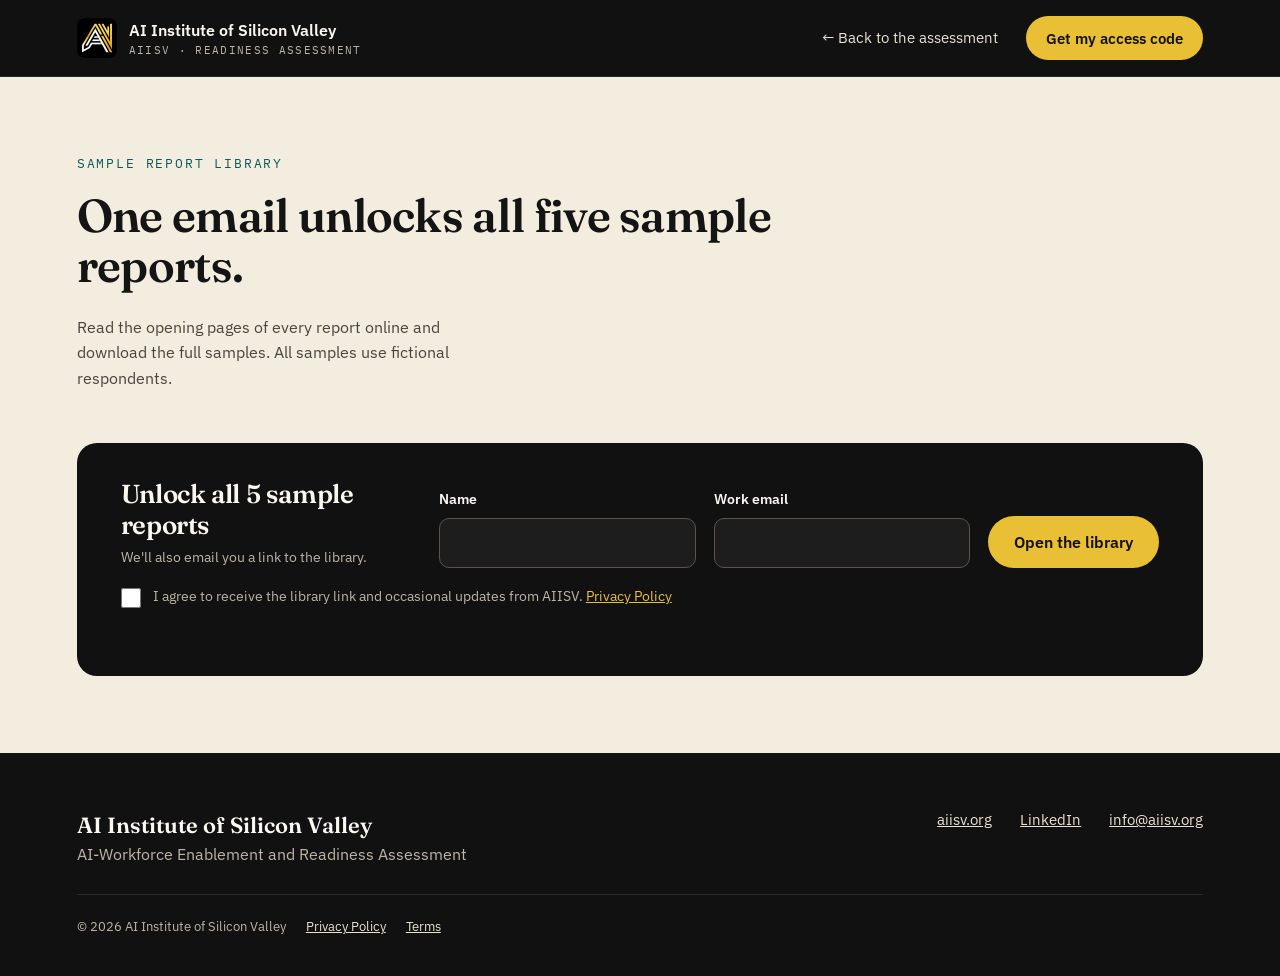
==== samples/index.html @ a1be10a9 "Launch assessment.aiisv.org landing page v1.0 Landing page, Executive Lite code generator, sample re" ====
<!doctype html>
<html lang="en">
<head>
<meta charset="utf-8">
<meta name="viewport" content="width=device-width, initial-scale=1">
<link rel="icon" href="/favicon.png" type="image/png">
<link rel="apple-touch-icon" href="/apple-touch-icon.png">
<meta name="theme-color" content="#111111">
<link rel="preconnect" href="https://fonts.googleapis.com">
<link rel="preconnect" href="https://fonts.gstatic.com" crossorigin>
<link href="https://fonts.googleapis.com/css2?family=Fraunces:opsz,wght@9..144,600;9..144,700&family=IBM+Plex+Sans:wght@400;500;600&family=IBM+Plex+Mono:wght@500;600&display=swap" rel="stylesheet">
<link rel="stylesheet" href="/assets/styles.css">
<title>Sample Report Library | AIISV Readiness Assessment</title>
<meta name="description" content="Preview all five AI-Workforce Enablement and Readiness Assessment reports from the AI Institute of Silicon Valley.">
<meta name="robots" content="noindex">
<meta property="og:title" content="Sample Report Library — AIISV Readiness Assessment">
<meta property="og:image" content="https://assessment.aiisv.org/assets/img/og-image.jpg">
</head>
<body>
<header class="site-header">
  <div class="wrap">
    <a class="brand" href="/"><img src="/assets/img/aiisv-logo.png" alt="" width="40" height="40"><span><b>AI Institute of Silicon Valley</b><small>AIISV · READINESS ASSESSMENT</small></span></a>
    <nav class="nav" aria-label="Main">
      <a href="/">← Back to the assessment</a>
      <a class="btn btn-gold" href="/#code">Get my access code</a>
    </nav>
  </div>
</header>
<main>
<div id="library-locked" class="locked sand">
  <div class="wrap">
    <div class="head"><div class="stack"><p class="eyebrow">Sample report library</p><h2>One email unlocks all five sample reports.</h2></div>
    <p>Read the opening pages of every report online and download the full samples. All samples use fictional respondents.</p></div>
    <div class="gate">
      <form class="gate-form" novalidate>
        <div><h3>Unlock all 5 sample reports</h3><p>We'll also email you a link to the library.</p></div>
        <label class="field">Name<input name="sname" type="text" required autocomplete="name" maxlength="120"></label>
        <label class="field">Work email<input name="semail" type="email" required autocomplete="email" maxlength="160"></label>
        <button class="btn btn-gold" type="submit">Open the library</button>
        <label class="hp" aria-hidden="true">Website<input name="website" type="text" tabindex="-1" autocomplete="off"></label>
        <label class="consent"><input type="checkbox" required><span>I agree to receive the library link and occasional updates from AIISV. <a href="/privacy/">Privacy Policy</a></span></label>
        <div class="ts" id="ts-gate"></div>
      </form>
    </div>
  </div>
</div>

<div id="library" hidden>
<section class="lib-intro">
  <div class="wrap">
    <div class="stack">
      <p class="eyebrow">Sample report library · unlocked</p>
      <h1>Five reports. One framework. Read before you choose.</h1>
      <p class="lead" style="color:#3A362F">Preview the opening pages of each report below. All samples use fictional respondents; the Executive Lite sample is available in full today, with the others to follow.</p>
    </div>
    <nav class="jump" aria-label="Jump to a report"><a href="#executive-lite"><span>Executive Lite</span><span aria-hidden="true">↓</span></a><a href="#senior-leader-self"><span>Senior Leader Self</span><span aria-hidden="true">↓</span></a><a href="#senior-leader-360"><span>Senior Leader 360</span><span aria-hidden="true">↓</span></a><a href="#people-leader-self"><span>People Leader Self</span><span aria-hidden="true">↓</span></a><a href="#people-leader-360"><span>People Leader 360</span><span aria-hidden="true">↓</span></a></nav>
  </div>
</section>
<section class="report" id="executive-lite">
  <div class="wrap">
    <div class="stack">
      <p class="eyebrow">SENIOR LEADER · LITE</p>
      <h2 style="font-size:clamp(30px,3vw,38px)">Executive Lite</h2>
      <p style="font-size:16px;line-height:1.6;color:#3A362F">The free beta report. A focused read on AI leadership, change readiness and AI fluency, with pattern insight and suggested next steps.</p>
      <div class="chips"><span>~5 min survey</span><span>Individual senior leaders</span></div>
      <div class="stack" style="gap:12px;margin-top:8px;align-items:flex-start"><a class="btn btn-dark" href="/assets/samples/AIISV_Executive_Lite_Sample_Report.pdf" download><svg width="18" height="18" viewBox="0 0 24 24" fill="none" stroke="currentColor" stroke-width="2.2" stroke-linecap="round" stroke-linejoin="round" aria-hidden="true"><path d="M12 4v11M7 10l5 5 5-5M5 20h14"/></svg>Download full sample (PDF)</a><a href="/#code" style="font-weight:600">Take Executive Lite free →</a></div>
    </div>
    <div class="pages">
      <img class="cover" src="/assets/img/executive-lite-cover.jpg" alt="Cover of the Executive Lite sample report" loading="lazy" width="620" height="802">
      <img class="inner" src="/assets/img/executive-lite-profile.jpg" alt="Overall Readiness Profile page from the Executive Lite sample report" loading="lazy" width="900" height="648">
    </div>
  </div>
</section>
<section class="report" id="senior-leader-self">
  <div class="wrap">
    <div class="stack">
      <p class="eyebrow">SENIOR LEADER · SELF</p>
      <h2 style="font-size:clamp(30px,3vw,38px)">Senior Leader Self</h2>
      <p style="font-size:16px;line-height:1.6;color:#3A362F">The full 26-parameter self-assessment across all five modules, with priority development themes and a deeper AI fluency review.</p>
      <div class="chips"><span>~30 min survey</span><span>Senior executives</span></div>
      <div class="stack" style="gap:12px;margin-top:8px;align-items:flex-start"><span class="soon">Full sample coming soon</span><a href="mailto:info@aiisv.org?subject=Senior%20Leader%20Self%20assessment" style="font-weight:600">Talk to us about the full assessment →</a></div>
    </div>
    <div class="pages">
      <img class="cover" src="/assets/img/senior-leader-self-cover.jpg" alt="Cover of the Senior Leader Self sample report" loading="lazy" width="620" height="802">
      <img class="inner" src="/assets/img/senior-leader-self-profile.jpg" alt="Overall Readiness Profile page from the Senior Leader Self sample report" loading="lazy" width="900" height="648">
    </div>
  </div>
</section>
<section class="report" id="senior-leader-360">
  <div class="wrap">
    <div class="stack">
      <p class="eyebrow">SENIOR LEADER · 360</p>
      <h2 style="font-size:clamp(30px,3vw,38px)">Senior Leader 360</h2>
      <p style="font-size:16px;line-height:1.6;color:#3A362F">Your self-view side by side with ratings from peers, direct reports and managers — showing where perceptions align and where they diverge.</p>
      <div class="chips"><span>~30 min survey</span><span>Senior executives + raters</span></div>
      <div class="stack" style="gap:12px;margin-top:8px;align-items:flex-start"><span class="soon">Full sample coming soon</span><a href="mailto:info@aiisv.org?subject=Senior%20Leader%20360" style="font-weight:600">Set up a 360 →</a></div>
    </div>
    <div class="pages">
      <img class="cover" src="/assets/img/senior-leader-360-cover.jpg" alt="Cover of the Senior Leader 360 sample report" loading="lazy" width="620" height="802">
      <img class="inner" src="/assets/img/senior-leader-360-profile.jpg" alt="Overall Readiness Profile page from the Senior Leader 360 sample report" loading="lazy" width="900" height="648">
    </div>
  </div>
</section>
<section class="report" id="people-leader-self">
  <div class="wrap">
    <div class="stack">
      <p class="eyebrow">PEOPLE LEADER · SELF</p>
      <h2 style="font-size:clamp(30px,3vw,38px)">People Leader Self</h2>
      <p style="font-size:16px;line-height:1.6;color:#3A362F">For the managers who turn AI strategy into day-to-day work: how ready they are to lead their teams through the change.</p>
      <div class="chips"><span>~30 min survey</span><span>People leaders &amp; execution managers</span></div>
      <div class="stack" style="gap:12px;margin-top:8px;align-items:flex-start"><span class="soon">Full sample coming soon</span><a href="mailto:info@aiisv.org?subject=People%20Leader%20assessment" style="font-weight:600">Assess your managers →</a></div>
    </div>
    <div class="pages">
      <img class="cover" src="/assets/img/people-leader-self-cover.jpg" alt="Cover of the People Leader Self sample report" loading="lazy" width="620" height="802">
      <img class="inner" src="/assets/img/people-leader-self-profile.jpg" alt="Overall Readiness Profile page from the People Leader Self sample report" loading="lazy" width="900" height="648">
    </div>
  </div>
</section>
<section class="report" id="people-leader-360">
  <div class="wrap">
    <div class="stack">
      <p class="eyebrow">PEOPLE LEADER · 360</p>
      <h2 style="font-size:clamp(30px,3vw,38px)">People Leader 360</h2>
      <p style="font-size:16px;line-height:1.6;color:#3A362F">Execution managers’ self-view alongside their team’s perspective — the clearest signal of whether AI change is landing on the ground.</p>
      <div class="chips"><span>~30 min survey</span><span>People leaders + their teams</span></div>
      <div class="stack" style="gap:12px;margin-top:8px;align-items:flex-start"><span class="soon">Full sample coming soon</span><a href="mailto:info@aiisv.org?subject=People%20Leader%20360" style="font-weight:600">Set up a 360 →</a></div>
    </div>
    <div class="pages">
      <img class="cover" src="/assets/img/people-leader-360-cover.jpg" alt="Cover of the People Leader 360 sample report" loading="lazy" width="620" height="802">
      <img class="inner" src="/assets/img/people-leader-360-profile.jpg" alt="Overall Readiness Profile page from the People Leader 360 sample report" loading="lazy" width="900" height="648">
    </div>
  </div>
</section>
<section class="dark">
  <div class="wrap" style="display:flex;flex-wrap:wrap;justify-content:space-between;align-items:center;gap:28px">
    <div class="stack" style="gap:10px"><h2>Ready for your own report?</h2><p class="lead">Executive Lite is free during beta and takes about 5 minutes.</p></div>
    <a class="btn btn-gold btn-lg" href="/#code">Get my free access code</a>
  </div>
</section>
</div>
</main>
<footer class="site-footer">
  <div class="wrap">
    <div class="top">
      <div><strong>AI Institute of Silicon Valley</strong><span>AI-Workforce Enablement and Readiness Assessment</span></div>
      <nav aria-label="Footer"><a href="https://aiisv.org">aiisv.org</a><a href="https://www.linkedin.com/company/aiisv/">LinkedIn</a><a href="mailto:info@aiisv.org">info@aiisv.org</a></nav>
    </div>
    <div class="bottom"><span>© 2026 AI Institute of Silicon Valley</span><a href="/privacy/">Privacy Policy</a><a href="/terms/">Terms</a></div>
  </div>
</footer>
<script src="/assets/config.js"></script>
<script src="/assets/app.js" defer></script>
</body>
</html>
---- assets/styles.css ----
/* assessment.aiisv.org — styles v1.0 */
:root{
  --ink:#141414; --black:#111111; --ivory:#FBF8F1; --sand:#F3EDDF; --cream:#F1E8D2; --line:#E4DCC8;
  --gold:#E9BF35; --teal:#0B5A5A; --teal-2:#1C8C86; --teal-dark:#063F3F;
  --muted:#4A4538; --muted-2:#6B6457; --on-dark:#D9D2C3; --on-dark-2:#BDB6A6;
  --serif:'Fraunces',Georgia,serif; --sans:'IBM Plex Sans',system-ui,-apple-system,sans-serif; --mono:'IBM Plex Mono',ui-monospace,monospace;
  --gutter:clamp(16px,6vw,96px);
}
*{box-sizing:border-box}
html{scroll-behavior:smooth}
body{margin:0;font-family:var(--sans);color:var(--ink);background:var(--ivory);line-height:1.5;-webkit-font-smoothing:antialiased}
img{max-width:100%;height:auto;display:block}
a{color:var(--teal)} a:hover{color:var(--teal-dark)}
:focus-visible{outline:3px solid var(--gold);outline-offset:2px}
.wrap{padding-inline:var(--gutter);max-width:1440px;margin-inline:auto}
.eyebrow{font-family:var(--mono);font-size:13px;letter-spacing:.14em;text-transform:uppercase;color:var(--teal);margin:0}
.dark .eyebrow{color:var(--gold)}
h1,h2,h3{font-family:var(--serif);font-weight:600;letter-spacing:-.015em;margin:0}
h1{font-size:clamp(40px,5.4vw,68px);line-height:1.03}
h2{font-size:clamp(32px,3.6vw,48px);line-height:1.08}
h3{font-size:clamp(22px,2vw,26px);line-height:1.2}
p{margin:0}
.lead{font-size:clamp(17px,1.5vw,20px);line-height:1.6}
.dark{background:var(--black);color:var(--ivory)}
.dark .lead,.dark p{color:var(--on-dark)}
.sand{background:var(--sand)}
.teal{background:var(--teal);color:var(--ivory)}
section{padding-block:clamp(64px,8vw,112px)}

/* buttons */
.btn{display:inline-flex;align-items:center;justify-content:center;gap:10px;min-height:52px;padding:0 26px;border-radius:999px;font:600 16px/1 var(--sans);text-decoration:none;border:0;cursor:pointer;transition:transform .08s ease,filter .15s}
.btn:hover{filter:brightness(.95)} .btn:active{transform:translateY(1px)}
.btn-gold{background:var(--gold);color:var(--black)} .btn-gold:hover{color:var(--black)}
.btn-dark{background:var(--black);color:var(--ivory)} .btn-dark:hover{color:var(--ivory)}
.btn-ghost{background:transparent;color:var(--ivory);border:1px solid #5A554B}
.btn-ghost:hover{color:var(--ivory);border-color:#8A8170}
.btn[disabled]{opacity:.6;cursor:progress}
.btn-lg{min-height:58px;font-size:17px;padding:0 32px}

/* header */
.site-header{background:var(--black);color:var(--ivory);border-bottom:1px solid #2A2A2A;position:sticky;top:0;z-index:20}
.site-header .wrap{display:flex;align-items:center;justify-content:space-between;gap:24px;min-height:76px}
.brand{display:flex;align-items:center;gap:12px;color:var(--ivory);text-decoration:none}
.brand img{width:40px;height:40px;border-radius:8px}
.brand b{display:block;font-size:16px;font-weight:600;color:var(--ivory)}
.brand small{display:block;font-family:var(--mono);font-size:11px;letter-spacing:.12em;color:var(--on-dark-2)}
.nav{display:flex;align-items:center;gap:28px;font-size:15px}
.nav a:not(.btn){color:#E8E2D4;text-decoration:none} .nav a:not(.btn):hover{color:#fff}
.nav .btn{min-height:44px;padding:0 20px;font-size:15px}
@media (max-width:900px){.nav a:not(.btn){display:none}.brand small{display:none}}
@media (max-width:420px){.brand b{font-size:14px}.nav .btn{padding:0 14px;font-size:14px}}

/* hero */
.hero .wrap{display:grid;grid-template-columns:repeat(2,minmax(0,1fr));gap:clamp(40px,5vw,72px);align-items:center}
.hero-copy{display:flex;flex-direction:column;gap:26px}
.pill{display:inline-flex;align-self:flex-start;align-items:center;gap:10px;padding:8px 14px;border:1px solid var(--gold);border-radius:999px;font-family:var(--mono);font-size:12px;letter-spacing:.12em;color:var(--gold)}
.pill::before{content:"";width:8px;height:8px;border-radius:50%;background:var(--gold)}
.cta-row{display:flex;flex-wrap:wrap;gap:14px}
.facts{display:flex;flex-wrap:wrap;gap:8px 26px;font-size:14px;color:var(--on-dark-2)}
.hero-figure{background:var(--ivory);border-radius:18px;padding:14px;box-shadow:0 30px 80px rgba(0,0,0,.45)}
.hero-figure img{border-radius:8px;width:100%}
.hero-figure figcaption{display:flex;justify-content:space-between;align-items:center;gap:12px;padding:12px 6px 2px;font-size:13px;color:var(--muted-2)}
.tag{display:inline-block;padding:5px 10px;border-radius:6px;background:var(--cream);color:#5C4A12;font-size:12px;font-weight:600}
@media (max-width:900px){.hero .wrap{grid-template-columns:1fr}}

/* strip */
.strip{background:var(--gold);color:var(--black);padding-block:30px}
.strip .wrap{display:flex;align-items:center;justify-content:space-between;gap:24px 48px;flex-wrap:wrap}
.strip strong{font-family:var(--serif);font-size:22px;font-weight:600}
.strip ul{list-style:none;margin:0;padding:0;display:grid;grid-template-columns:repeat(2,auto);gap:8px 48px;font-size:15px;font-weight:500}
@media (max-width:700px){.strip ul{grid-template-columns:1fr}}

/* two-col text */
.split .wrap{display:grid;grid-template-columns:repeat(2,minmax(0,1fr));gap:clamp(32px,6vw,96px)}
.split .body{display:flex;flex-direction:column;gap:20px;font-size:18px;line-height:1.65;color:#3A362F;padding-top:34px}
.stack{display:flex;flex-direction:column;gap:18px}
@media (max-width:900px){.split .wrap{grid-template-columns:1fr}.split .body{padding-top:0}}

/* section head */
.head{display:flex;justify-content:space-between;align-items:flex-end;gap:24px 48px;flex-wrap:wrap;margin-bottom:clamp(36px,4vw,52px)}
.head .stack{max-width:780px}
.head > p{max-width:400px;font-size:16px;line-height:1.6;color:var(--muted)}

/* modules */
.grid-3{display:grid;grid-template-columns:repeat(3,minmax(0,1fr));gap:22px}
@media (max-width:1000px){.grid-3{grid-template-columns:repeat(2,minmax(0,1fr))}}
@media (max-width:640px){.grid-3{grid-template-columns:1fr}}
.card{background:#fff;border:1px solid var(--line);border-radius:16px;padding:30px;display:flex;flex-direction:column;gap:12px}
.card p{font-size:16px;line-height:1.6;color:var(--muted)}
.card-top{display:flex;justify-content:space-between;align-items:center}
.badge{width:44px;height:44px;border-radius:10px;background:var(--gold);display:flex;align-items:center;justify-content:center;font-weight:700;font-size:20px;color:var(--black)}
.count{font-family:var(--mono);font-size:13px;color:var(--muted-2)}
.card.inverse{background:var(--black);border-color:var(--black);color:var(--ivory)}
.card.inverse p{color:var(--on-dark)} .card.inverse .count{color:var(--on-dark-2)}
.card.inverse .badge{background:var(--teal);color:#fff}

/* steps */
.steps{display:grid;grid-template-columns:repeat(3,minmax(0,1fr));gap:clamp(28px,4vw,48px)}
.step{border-top:3px solid var(--black);padding-top:26px;display:flex;flex-direction:column;gap:14px}
.step .num{font-family:var(--serif);font-size:56px;font-weight:600;color:var(--teal);line-height:1}
.step h3{font-family:var(--sans);font-size:22px}
.step p{font-size:16px;line-height:1.6;color:var(--muted)}
@media (max-width:800px){.steps{grid-template-columns:1fr}}

/* forms */
.form-section .wrap{display:grid;grid-template-columns:minmax(0,5fr) minmax(0,7fr);gap:clamp(40px,6vw,80px);align-items:center}
@media (max-width:980px){.form-section .wrap{grid-template-columns:1fr}}
.checks{list-style:none;margin:8px 0 0;padding:0;display:flex;flex-direction:column;gap:12px;font-size:16px;color:#E8E2D4}
.checks li{display:flex;gap:12px;align-items:center}
.checks svg{flex-shrink:0}
.panel{background:var(--ivory);color:var(--ink);border-radius:20px;padding:clamp(24px,4vw,44px)}
.fields{display:grid;grid-template-columns:repeat(2,minmax(0,1fr));gap:18px}
@media (max-width:560px){.fields{grid-template-columns:1fr}}
.field{display:flex;flex-direction:column;gap:8px;font-size:14px;font-weight:600}
.field span.opt{font-weight:400;color:var(--muted-2)}
.field input{height:50px;padding:0 14px;border:1px solid #A89E86;border-radius:10px;font:16px var(--sans);background:#fff;color:var(--ink)}
.field input:focus{outline:3px solid var(--gold);outline-offset:1px;border-color:var(--teal)}
.consent{display:flex;gap:12px;align-items:flex-start;font-size:14px;line-height:1.5;color:var(--muted);margin-top:18px}
.consent input{width:20px;height:20px;margin:2px 0 0;flex-shrink:0;accent-color:var(--teal)}
.form-actions{display:flex;flex-direction:column;gap:12px;margin-top:20px}
.form-actions .btn{width:100%}
.small{font-size:14px;color:var(--muted-2);text-align:center}
.hp{position:absolute;left:-9999px;width:1px;height:1px;overflow:hidden}
.error{margin-top:14px;padding:12px 14px;border-radius:10px;background:#FBE9E3;color:#7A2A12;font-size:15px}
.ts{margin-top:14px;min-height:0}
.result{display:flex;flex-direction:column;gap:20px}
.code-box{display:flex;align-items:center;justify-content:space-between;gap:16px;flex-wrap:wrap;padding:20px 24px;border-radius:14px;background:var(--black);color:var(--gold)}
.code-box code{font-family:var(--mono);font-size:clamp(26px,4vw,40px);font-weight:600;letter-spacing:.08em}
.code-box button{min-height:44px;padding:0 16px;border-radius:999px;border:1px solid #5A554B;background:transparent;color:var(--ivory);font:14px var(--sans);cursor:pointer}
.linkbtn{background:none;border:0;color:var(--teal);text-decoration:underline;font:14px var(--sans);cursor:pointer;min-height:44px;align-self:center}
[hidden]{display:none!important}

/* samples teaser */
.teaser{display:grid;grid-template-columns:repeat(5,minmax(0,1fr));gap:18px}
@media (max-width:1100px){.teaser{grid-template-columns:repeat(3,minmax(0,1fr))}}
@media (max-width:700px){.teaser{grid-template-columns:repeat(2,minmax(0,1fr))}}
.teaser figure{margin:0;background:#fff;border:1px solid var(--line);border-radius:14px;padding:12px;display:flex;flex-direction:column;gap:10px}
.teaser img{border-radius:4px;aspect-ratio:8.5/11;object-fit:cover;width:100%}
.teaser figcaption{display:flex;flex-direction:column;gap:4px}
.teaser .t{font-family:var(--mono);font-size:11px;letter-spacing:.1em;color:var(--teal)}
.teaser .n{font-family:var(--serif);font-weight:600;font-size:18px;line-height:1.2}
.gate{margin-top:28px;background:var(--black);color:var(--ivory);border-radius:20px;padding:clamp(24px,3vw,36px) clamp(20px,3.5vw,44px)}
.gate form{display:grid;grid-template-columns:minmax(220px,300px) minmax(0,1fr) minmax(0,1fr) auto;gap:18px;align-items:end}
.gate .field{color:var(--ivory)}
.gate .field input{background:#1D1D1D;border-color:#5A554B;color:var(--ivory)}
.gate h3{font-size:26px}
.gate p{color:var(--on-dark-2);font-size:14px;margin-top:6px}
.gate .consent{grid-column:1/-1;margin-top:0;color:var(--on-dark-2)}
.gate .consent a{color:var(--gold)}
@media (max-width:1000px){.gate form{grid-template-columns:1fr 1fr}.gate form > div:first-child{grid-column:1/-1}.gate .btn{grid-column:1/-1}}
@media (max-width:560px){.gate form{grid-template-columns:1fr}}

/* FAQ */
.faq-list{display:flex;flex-direction:column}
.faq-list details{border-bottom:1px solid #DCD2BA;padding:20px 0}
.faq-list summary{font-size:20px;font-weight:600;cursor:pointer;list-style:none;display:flex;justify-content:space-between;gap:16px}
.faq-list summary::-webkit-details-marker{display:none}
.faq-list summary::after{content:"+";font-family:var(--mono);color:var(--teal)}
.faq-list details[open] summary::after{content:"–"}
.faq-list p{margin-top:10px;font-size:16px;line-height:1.6;color:var(--muted)}

/* library */
.lib-intro .wrap{display:grid;grid-template-columns:minmax(0,1fr) 280px;gap:48px;align-items:end}
@media (max-width:900px){.lib-intro .wrap{grid-template-columns:1fr}}
.jump{display:flex;flex-direction:column;font-size:15px;font-weight:500}
.jump a{display:flex;justify-content:space-between;padding:10px 0;border-bottom:1px solid #E0D7C2;color:var(--ink);text-decoration:none}
.report{border-top:1px solid #E0D7C2;padding-block:clamp(48px,6vw,64px)}
.report:nth-of-type(even){background:var(--sand)}
.report .wrap{display:grid;grid-template-columns:minmax(0,5fr) minmax(0,7fr);gap:clamp(32px,5vw,64px);align-items:center}
@media (max-width:980px){.report .wrap{grid-template-columns:1fr}}
.chips{display:flex;flex-wrap:wrap;gap:10px}
.chips span{padding:5px 12px;border-radius:999px;background:var(--cream);color:#5C4A12;font-size:13px;font-weight:600}
.pages{display:flex;gap:22px;align-items:flex-start}
.pages img{border-radius:4px;box-shadow:0 18px 40px rgba(20,20,20,.16)}
.pages .cover{width:44%;aspect-ratio:8.5/11;object-fit:cover}
.pages .inner{width:56%;background:#fff;border:1px solid var(--line)}
@media (max-width:560px){.pages{flex-direction:column}.pages .cover,.pages .inner{width:100%}}
.soon{display:inline-flex;align-self:flex-start;align-items:center;min-height:52px;padding:0 24px;border-radius:999px;border:1px dashed #8A8170;color:var(--muted);font-weight:600}
.locked{padding-block:clamp(48px,6vw,80px)}

/* legal */
.legal .wrap{max-width:860px}
.legal h1{font-size:clamp(34px,4vw,48px);margin-bottom:12px}
.legal h2{font-size:24px;margin:34px 0 10px}
.legal p,.legal li{font-size:17px;line-height:1.7;color:#3A362F}
.legal .note{padding:14px 16px;border-radius:10px;background:var(--cream);color:#5C4A12;font-size:15px;margin:18px 0}

/* footer */
.site-footer{background:var(--black);color:var(--on-dark-2);padding-block:56px 40px}
.site-footer .top{display:flex;justify-content:space-between;align-items:flex-start;gap:24px 48px;flex-wrap:wrap}
.site-footer strong{font-family:var(--serif);font-size:22px;font-weight:600;color:var(--ivory);display:block}
.site-footer nav{display:flex;flex-wrap:wrap;gap:12px 28px;font-size:15px}
.site-footer a{color:#E8E2D4}
.site-footer .bottom{border-top:1px solid #2A2A2A;margin-top:28px;padding-top:22px;font-size:13px;display:flex;flex-wrap:wrap;gap:8px 20px}

/* v1.0 fixes after visual check */
[id]{scroll-margin-top:88px}
.panel p{color:#3A362F}
.panel .small{color:var(--muted-2)}
.panel .eyebrow{color:var(--teal)}
@media (max-width:1000px){.gate .consent{order:4}.gate .btn{order:5}.gate .ts{order:6}}
@media (max-width:480px){.brand span{display:none}.nav .btn{white-space:nowrap}}
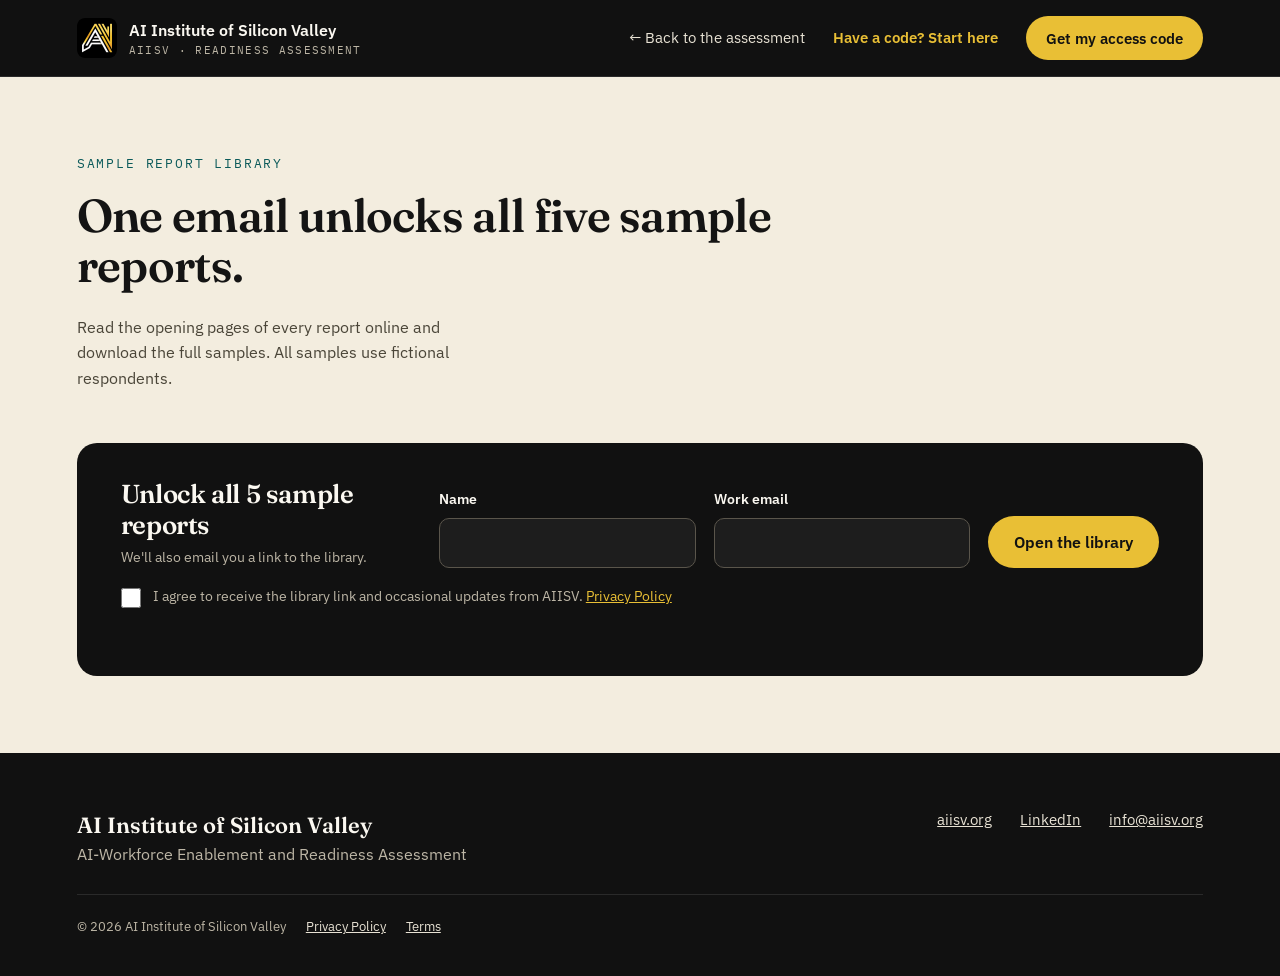
==== commit f2fbcff1: "Add 'Have a code? Start here' links to access.aiisv.org (nav, hero, code form, samples nav) Co-Autho" ====
--- a/samples/index.html
+++ b/samples/index.html
@@ -22,6 +22,7 @@
     <a class="brand" href="/"><img src="/assets/img/aiisv-logo.png" alt="" width="40" height="40"><span><b>AI Institute of Silicon Valley</b><small>AIISV · READINESS ASSESSMENT</small></span></a>
     <nav class="nav" aria-label="Main">
       <a href="/">← Back to the assessment</a>
+      <a class="nav-code" href="https://access.aiisv.org">Have a code? Start here</a>
       <a class="btn btn-gold" href="/#code">Get my access code</a>
     </nav>
   </div>
--- a/assets/styles.css
+++ b/assets/styles.css
@@ -200,3 +200,13 @@
 .panel .eyebrow{color:var(--teal)}
 @media (max-width:1000px){.gate .consent{order:4}.gate .btn{order:5}.gate .ts{order:6}}
 @media (max-width:480px){.brand span{display:none}.nav .btn{white-space:nowrap}}
+
+.finep{margin:10px 0 0 32px;font-size:12px;line-height:1.5;color:var(--muted-2)}
+
+/* access.aiisv.org links (2026-10-02) */
+.nav a.nav-code{color:var(--gold);font-weight:600}
+.nav a.nav-code:hover{color:#F5D46E}
+@media (max-width:900px){.nav a.nav-code{display:inline}}
+@media (max-width:620px){.nav a.nav-code{display:none}}
+.have-code{font-size:15px;color:var(--on-dark)}
+.dark .have-code a{color:var(--gold);font-weight:600}
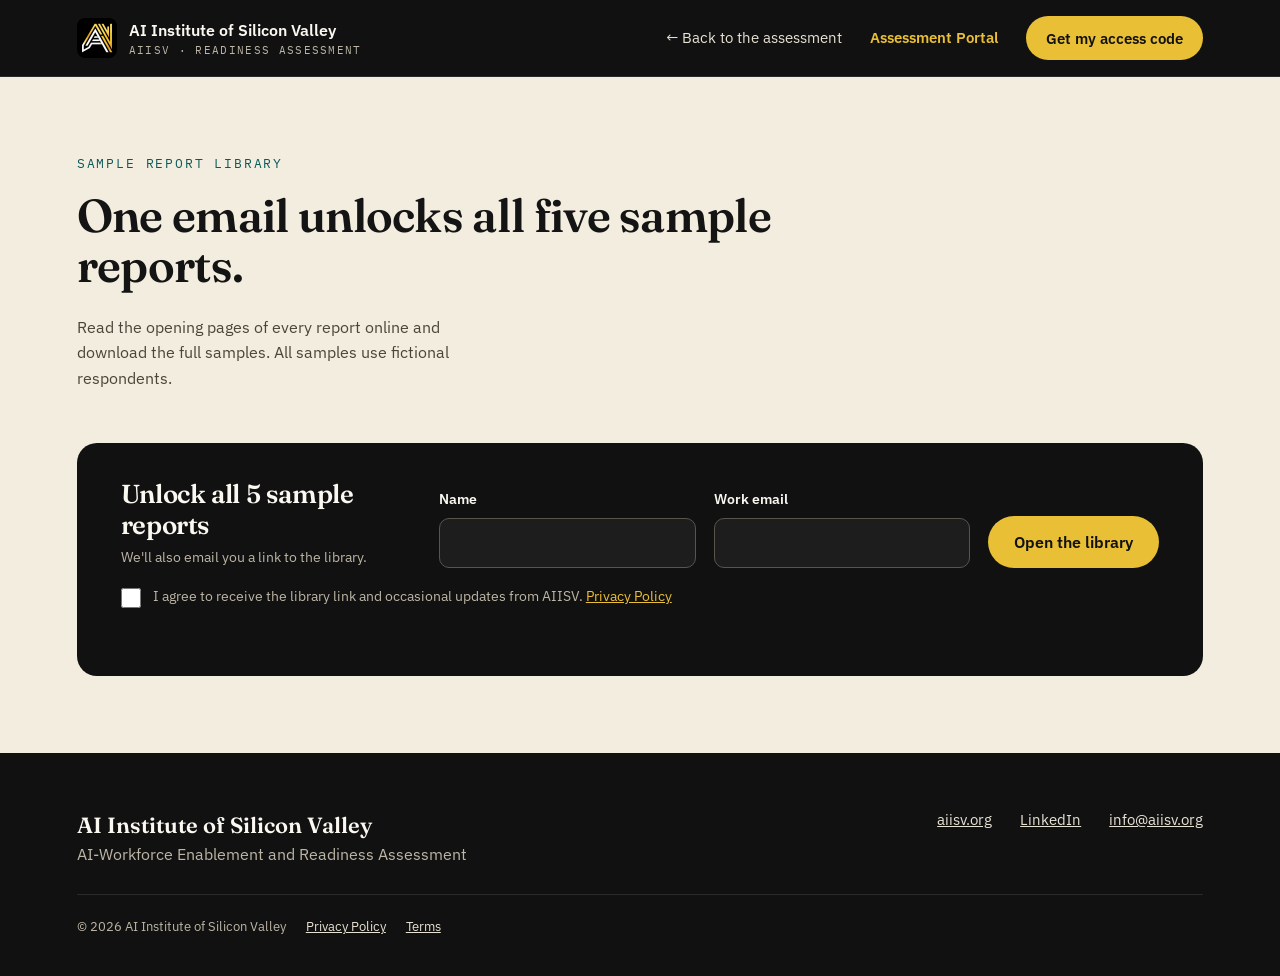
==== commit 3de7b3f4: "Rename top-nav access link to 'Assessment Portal' Co-Authored-By: Claude Opus 5.5 <noreply@anthropic" ====
--- a/samples/index.html
+++ b/samples/index.html
@@ -22,7 +22,7 @@
     <a class="brand" href="/"><img src="/assets/img/aiisv-logo.png" alt="" width="40" height="40"><span><b>AI Institute of Silicon Valley</b><small>AIISV · READINESS ASSESSMENT</small></span></a>
     <nav class="nav" aria-label="Main">
       <a href="/">← Back to the assessment</a>
-      <a class="nav-code" href="https://access.aiisv.org">Have a code? Start here</a>
+      <a class="nav-code" href="https://access.aiisv.org">Assessment Portal</a>
       <a class="btn btn-gold" href="/#code">Get my access code</a>
     </nav>
   </div>
